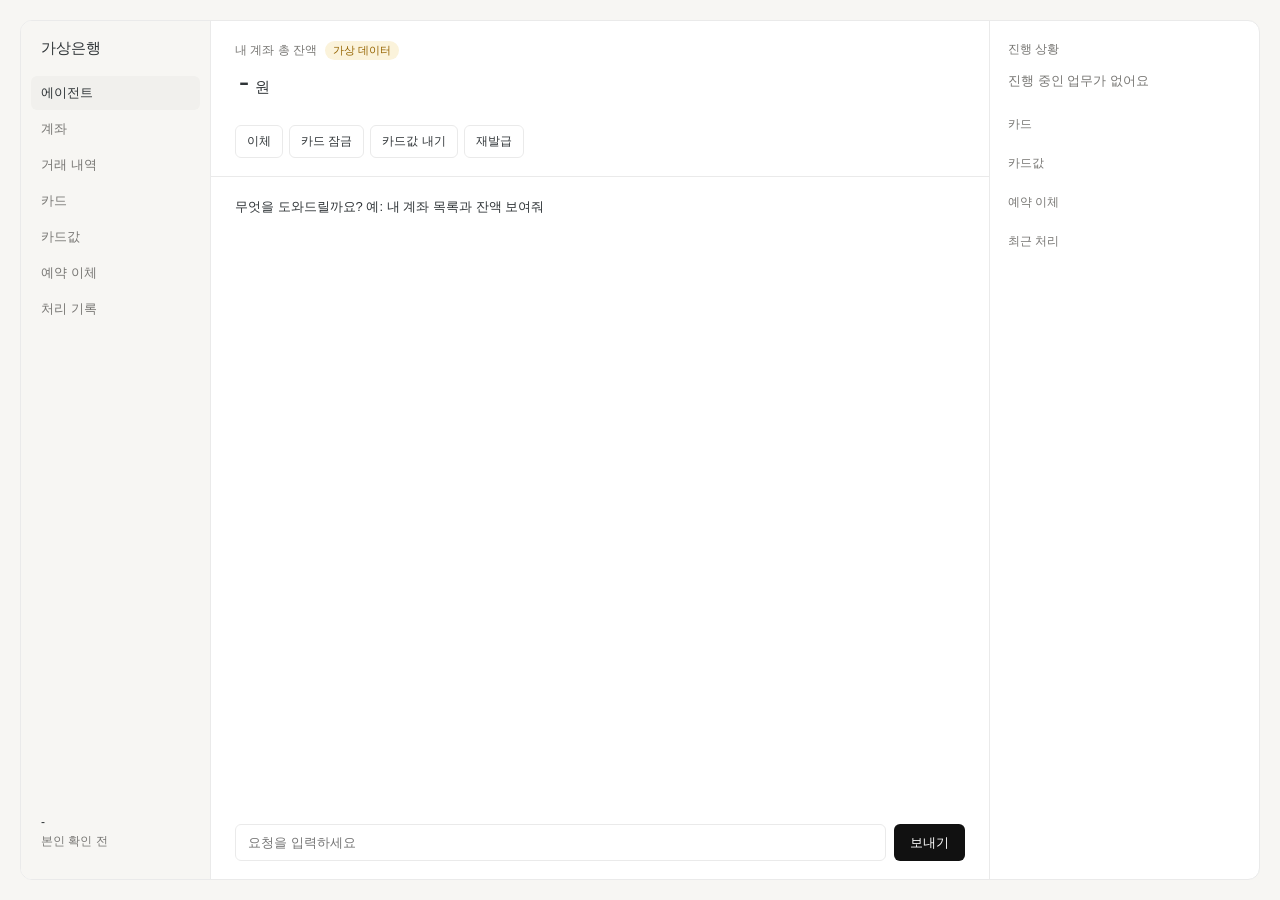
==== web/static/index.html @ e3c96140 "web 버튼 업무 4: 이체 창 (즉시 이체 / 예약 이체) - actions.py : transfer. 검사 check_transfer · check_schedule, 실행 tr" ====
<!doctype html>
<html lang="ko">
<head>
<meta charset="utf-8">
<title>가상은행 에이전트</title>
<style>
  :root {
    --canvas: #F7F6F3; --surface: #FFFFFF; --line: #EAEAEA; --hover: #F1F0ED;
    --text: #2F3437; --muted: #787774; --primary: #111111; --on-primary: #FFFFFF;
    --warn-bg: #FBF3DB; --warn-text: #956400;
    --ok-bg: #EDF3EC; --ok-text: #346538;
    --bad-bg: #FDEBEC; --bad-text: #9F2F2D;
    --info-bg: #E1F3FE; --info-text: #1F6C9F;
  }
  @media (prefers-color-scheme: dark) {
    :root {
      --canvas: #191919; --surface: #202020; --line: #2F2F2F; --hover: #2A2A2A;
      --text: #E6E6E4; --muted: #9B9A97; --primary: #E6E6E4; --on-primary: #191919;
      --warn-bg: #35301C; --warn-text: #D9B45A;
      --ok-bg: #1F2E22; --ok-text: #8FBF95;
      --bad-bg: #3A2224; --bad-text: #E8A09C;
      --info-bg: #1B2C38; --info-text: #8CC2E6;
    }
  }
  * { box-sizing: border-box; }
  body {
    margin: 0; min-height: 100dvh; background: var(--canvas); color: var(--text);
    font-family: "Geist", "SF Pro Display", "Pretendard", "Noto Sans KR", sans-serif;
    padding: 20px; min-width: 1100px;
  }
  .mono { font-family: "Geist Mono", "SF Mono", "JetBrains Mono", monospace; font-variant-numeric: tabular-nums; }
  .muted { color: var(--muted); }
  .badge { font-size: 11px; padding: 2px 8px; border-radius: 9999px; white-space: nowrap; }
  .b-warn { background: var(--warn-bg); color: var(--warn-text); }
  .b-ok { background: var(--ok-bg); color: var(--ok-text); }
  .b-bad { background: var(--bad-bg); color: var(--bad-text); }
  .b-plain { background: var(--canvas); color: var(--muted); }

  /* 화면 틀 : 왼쪽 메뉴 | 가운데 (잔액 + 대화) | 오른쪽 패널 */
  .app {
    display: grid; grid-template-columns: 190px minmax(0, 1fr) 270px;
    height: calc(100dvh - 40px); background: var(--surface);
    border: 1px solid var(--line); border-radius: 12px; overflow: hidden;
  }

  /* 왼쪽 메뉴 */
  .side { background: var(--canvas); border-right: 1px solid var(--line); padding: 18px 10px; display: flex; flex-direction: column; gap: 2px; }
  .brand { font-size: 15px; font-weight: 500; padding: 0 10px 16px; }
  .nav { font-size: 13px; padding: 8px 10px; border-radius: 6px; color: var(--muted); cursor: pointer; }
  .nav:hover { background: var(--hover); }
  .nav.on { background: var(--hover); color: var(--text); font-weight: 500; }
  .quick { display: flex; gap: 6px; flex-wrap: wrap; margin-top: 12px; }
  .quick button { font-size: 12px; padding: 7px 11px; background: var(--surface); color: var(--text); border: 1px solid var(--line); }
  .quick button:hover { background: var(--hover); }
  .me-box { margin-top: auto; padding: 10px; font-size: 12px; line-height: 1.6; }
  .me-box b { font-weight: 500; }

  /* 가운데 */
  .main { display: flex; flex-direction: column; min-width: 0; min-height: 0; }
  .top { padding: 20px 24px 18px; border-bottom: 1px solid var(--line); }
  .top-label { display: flex; align-items: center; gap: 8px; font-size: 12px; color: var(--muted); }
  .total { font-size: 30px; font-weight: 500; letter-spacing: -.02em; margin: 4px 0 14px; }
  .total small { font-size: 15px; font-family: inherit; margin-left: 3px; }
  .accounts { display: grid; grid-template-columns: repeat(auto-fill, minmax(150px, 1fr)); gap: 10px; }
  .acc { border: 1px solid var(--line); border-radius: 8px; padding: 10px 12px; }
  .acc div:first-child { font-size: 12px; color: var(--muted); }
  .acc div:last-child { font-size: 14px; margin-top: 3px; }

  #log { flex: 1; min-height: 0; overflow-y: auto; padding: 20px 24px; display: flex; flex-direction: column; gap: 10px; }
  #log > * { flex-shrink: 0; }    /* 대화가 길어져도 말풍선·카드가 눌려 잘리지 않게 */
  .msg { font-size: 13px; line-height: 1.6; white-space: pre-wrap; max-width: 80%; }
  .me { align-self: flex-end; background: var(--canvas); border: 1px solid var(--line); padding: 8px 12px; border-radius: 12px; }
  .bot { align-self: flex-start; }
  .notice { align-self: flex-start; font-size: 12px; color: var(--muted); }
  form { display: flex; gap: 8px; padding: 14px 24px 18px; }
  input {
    flex: 1; font: inherit; font-size: 13px; padding: 10px 12px; color: var(--text);
    background: var(--surface); border: 1px solid var(--line); border-radius: 6px;
  }
  button {
    font: inherit; font-size: 13px; padding: 0 16px; border: none; border-radius: 6px;
    background: var(--primary); color: var(--on-primary); cursor: pointer;
  }
  button:disabled, button.waiting { opacity: .5; cursor: default; }
  button:active:not(:disabled) { transform: scale(.98); }

  /* 처리안 확인 카드 (2단계) */
  .card { align-self: flex-start; width: 100%; max-width: 460px; border: 1px solid var(--line); border-radius: 12px; overflow: hidden; }
  .card-head { display: flex; align-items: center; gap: 8px; padding: 10px 14px; background: var(--canvas); border-bottom: 1px solid var(--line); font-size: 12px; font-weight: 500; }
  .card-head .badge { margin-left: auto; font-weight: 400; }
  .card-body { padding: 12px 14px; }
  .task { font-size: 12px; color: var(--muted); }
  .amount { font-size: 22px; font-weight: 500; letter-spacing: -.02em; margin: 2px 0 8px; }
  .amount small { font-size: 13px; font-family: inherit; margin-left: 2px; }
  .row { display: flex; justify-content: space-between; gap: 12px; font-size: 12px; padding: 4px 0; }
  .row span:first-child { color: var(--muted); white-space: nowrap; }
  .row span:last-child { text-align: right; }
  .warn { font-size: 12px; line-height: 1.5; background: var(--warn-bg); color: var(--warn-text); border-radius: 6px; padding: 7px 9px; margin-top: 8px; }
  .actions { display: flex; gap: 6px; margin-top: 12px; }
  .actions button { padding: 8px 12px; }
  .actions .primary { flex: 1; }
  .actions .ghost { background: var(--surface); color: var(--text); border: 1px solid var(--line); }

  /* 가운데 화면 전환 : 에이전트(대화) / 메뉴 화면 */
  .view { flex: 1; min-height: 0; display: flex; flex-direction: column; }
  .view[hidden] { display: none; }
  #page-view { overflow-y: auto; padding: 20px 24px; }
  .page-head { display: flex; align-items: center; gap: 12px; margin-bottom: 14px; }
  .page-head h2 { font-size: 16px; font-weight: 500; margin: 0; }
  #page-tools { margin-left: auto; display: flex; gap: 6px; }
  select {
    font: inherit; font-size: 12px; padding: 6px 8px; color: var(--text);
    background: var(--surface); border: 1px solid var(--line); border-radius: 6px;
  }
  table { width: 100%; border-collapse: collapse; font-size: 13px; }
  th { text-align: left; font-weight: 400; font-size: 12px; color: var(--muted); padding: 0 10px 8px; border-bottom: 1px solid var(--line); }
  td { padding: 10px; border-bottom: 1px solid var(--line); vertical-align: middle; }
  tr:last-child td { border-bottom: none; }
  .num { text-align: right; }
  .sub { font-size: 12px; color: var(--muted); }
  .act { font-size: 12px; padding: 5px 10px; background: var(--surface); color: var(--text); border: 1px solid var(--line); }
  .act:hover { background: var(--hover); }
  .content { font-size: 12px; color: var(--muted); line-height: 1.6; }

  /* 버튼 업무 확인 창 */
  #modal { position: fixed; inset: 0; background: rgba(0, 0, 0, .35); display: flex; align-items: center; justify-content: center; z-index: 10; }
  #modal[hidden] { display: none; }
  .modal-box { width: 420px; background: var(--surface); border: 1px solid var(--line); border-radius: 12px; padding: 18px 20px; }
  .modal-head { font-size: 14px; font-weight: 500; margin-bottom: 10px; }
  .modal-box input { width: 100%; margin-top: 6px; }
  .auth-label { font-size: 12px; color: var(--muted); margin-top: 14px; }
  .auth-error { font-size: 12px; color: var(--bad-text); margin-top: 6px; min-height: 16px; }
  .field { display: grid; gap: 4px; font-size: 12px; color: var(--muted); margin-top: 10px; }
  .field[hidden] { display: none; }
  .field select, .field input { width: 100%; margin-top: 0; }
  .check { display: flex; align-items: center; gap: 6px; font-size: 13px; margin-top: 12px; cursor: pointer; }
  .check input { width: auto; margin: 0; }
  .modal-msg { font-size: 13px; line-height: 1.6; white-space: pre-wrap; }
  .modal-msg.ok { color: var(--ok-text); }
  .modal-msg.bad { color: var(--bad-text); }
  .actions button { padding: 8px 12px; }

  /* 오른쪽 패널 */
  .panel { border-left: 1px solid var(--line); padding: 20px 18px; overflow-y: auto; }
  .panel h3 { font-size: 12px; font-weight: 400; color: var(--muted); margin: 0 0 10px; }
  .panel section + section { margin-top: 22px; }
  .line { display: flex; justify-content: space-between; align-items: center; gap: 8px; font-size: 13px; padding: 4px 0; }
  .steps div { font-size: 13px; line-height: 2; }
  .steps .now { font-weight: 500; }
  .steps .todo { color: var(--muted); }
  .empty { font-size: 12px; color: var(--muted); }
  .alert { font-size: 12px; line-height: 1.5; background: var(--info-bg); color: var(--info-text); border-radius: 6px; padding: 8px 10px; margin-bottom: 6px; }
</style>
</head>
<body>
<div class="app">

  <aside class="side">
    <div class="brand">가상은행</div>
    <!-- 메뉴는 화면을 바꿉니다. 에이전트 = 대화, 나머지 = data.json 을 바로 읽어 보여주는 화면 (LLM 없음) -->
    <div class="nav on" data-view="agent">에이전트</div>
    <div class="nav" data-view="accounts">계좌</div>
    <div class="nav" data-view="transactions">거래 내역</div>
    <div class="nav" data-view="cards">카드</div>
    <div class="nav" data-view="bills">카드값</div>
    <div class="nav" data-view="schedules">예약 이체</div>
    <div class="nav" data-view="requests">처리 기록</div>
    <div class="me-box"><b id="user">-</b><br><span class="muted" id="auth">본인 확인 전</span></div>
  </aside>

  <main class="main">
    <div class="top">
      <div class="top-label">내 계좌 총 잔액 <span class="badge b-warn">가상 데이터</span></div>
      <div class="total"><span class="mono" id="total">-</span><small>원</small></div>
      <div class="accounts" id="accounts"></div>
      <!-- 빠른 실행 : 데이터를 바꾸는 요청이라 바로 보내지 않고 입력칸에 채워 줍니다. 고쳐서 보내면 됩니다 (4단계) -->
      <div class="quick">
        <button type="button" data-open="transfer">이체</button>
        <button type="button" data-fill="여행 카드 잠가줘">카드 잠금</button>
        <button type="button" data-fill="8월 생활비 신용카드 값 내줘">카드값 내기</button>
        <button type="button" data-fill="잃어버린 생활비 카드를 집으로 재발급받고 싶어">재발급</button>
      </div>
    </div>
    <!-- 에이전트 화면 (대화). 다른 메뉴에 갔다 와도 그대로 남아 있습니다 -->
    <section id="agent-view" class="view">
      <div id="log">
        <div class="msg bot">무엇을 도와드릴까요? 예: 내 계좌 목록과 잔액 보여줘</div>
      </div>
      <form id="form">
        <input id="text" autocomplete="off" placeholder="요청을 입력하세요">
        <button id="send">보내기</button>
      </form>
    </section>
    <!-- 메뉴 화면 (보기만). 바꾸는 버튼은 에이전트 화면 입력칸에 요청을 채워 줍니다 -->
    <section id="page-view" class="view" hidden>
      <div class="page-head"><h2 id="page-title"></h2><div id="page-tools"></div></div>
      <div id="page-body"></div>
    </section>
  </main>

  <aside class="panel">
    <section>
      <h3>진행 상황</h3>
      <div class="steps" id="steps"><div class="empty">진행 중인 업무가 없어요</div></div>
    </section>
    <section>
      <h3>카드</h3>
      <div id="cards"></div>
    </section>
    <section>
      <h3>카드값</h3>
      <div id="bills"></div>
    </section>
    <section>
      <h3>예약 이체</h3>
      <div id="schedules"></div>
    </section>
    <section>
      <h3>최근 처리</h3>
      <div id="requests"></div>
    </section>
    <section id="alerts-box" hidden>
      <h3>알림</h3>
      <div id="alerts"></div>
    </section>
  </aside>

</div>
<!-- 버튼 업무 확인 창 : 처리안 + (본인 확인) + 승인 / 거절 -->
<div id="modal" hidden>
  <div class="modal-box" role="dialog" aria-modal="true" id="modal-body"></div>
</div>
<script src="/static/app.js"></script>
</body>
</html>
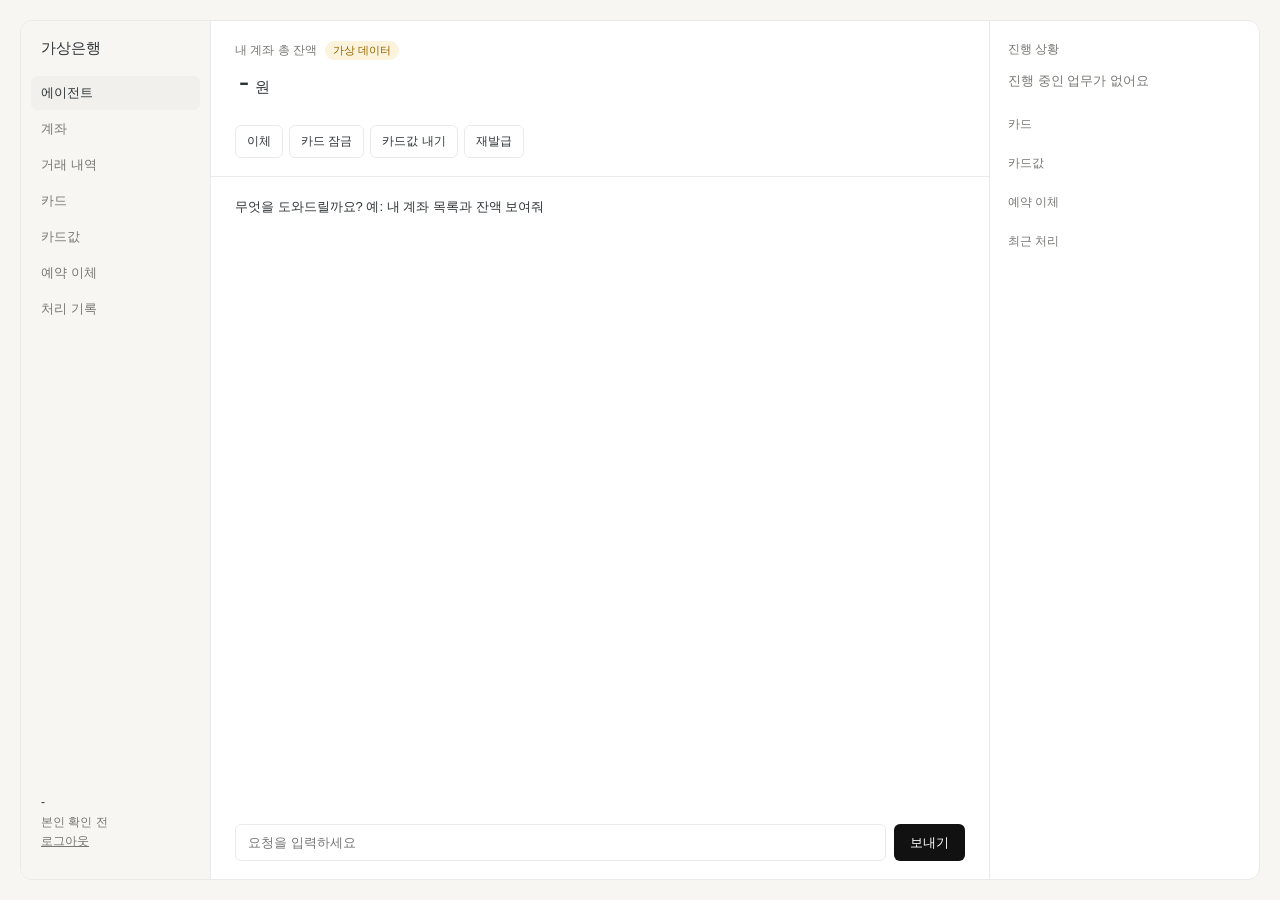
==== commit e2d92128: "web 여러 사람용 2단계: 로그인·로그아웃·회원가입 - 로그인 화면(/login), 회원가입 화면(/signup) 추가 - 세션: 토큰을 쿠키로 주고 서버 메모리에 {토큰: ow" ====
--- a/web/static/index.html
+++ b/web/static/index.html
@@ -54,6 +54,7 @@
   .quick button:hover { background: var(--hover); }
   .me-box { margin-top: auto; padding: 10px; font-size: 12px; line-height: 1.6; }
   .me-box b { font-weight: 500; }
+  .me-box a { color: var(--muted); text-decoration: underline; cursor: pointer; }
 
   /* 가운데 */
   .main { display: flex; flex-direction: column; min-width: 0; min-height: 0; }
@@ -120,6 +121,7 @@
   .sub { font-size: 12px; color: var(--muted); }
   .act { font-size: 12px; padding: 5px 10px; background: var(--surface); color: var(--text); border: 1px solid var(--line); }
   .act:hover { background: var(--hover); }
+  .sub-title { font-size: 13px; font-weight: 500; margin: 28px 0 10px; }
   .content { font-size: 12px; color: var(--muted); line-height: 1.6; }
 
   /* 버튼 업무 확인 창 */
@@ -135,6 +137,12 @@
   .field select, .field input { width: 100%; margin-top: 0; }
   .check { display: flex; align-items: center; gap: 6px; font-size: 13px; margin-top: 12px; cursor: pointer; }
   .check input { width: auto; margin: 0; }
+  .choices { display: grid; gap: 2px; margin-top: 4px; }
+  .btns { display: inline-flex; gap: 6px; }
+  .pick-list { display: grid; gap: 6px; margin-top: 4px; }
+  .pick { display: flex; justify-content: space-between; gap: 10px; width: 100%; padding: 10px 12px; text-align: left;
+          background: var(--surface); color: var(--text); border: 1px solid var(--line); }
+  .pick:hover { background: var(--hover); }
   .modal-msg { font-size: 13px; line-height: 1.6; white-space: pre-wrap; }
   .modal-msg.ok { color: var(--ok-text); }
   .modal-msg.bad { color: var(--bad-text); }
@@ -165,7 +173,7 @@
     <div class="nav" data-view="bills">카드값</div>
     <div class="nav" data-view="schedules">예약 이체</div>
     <div class="nav" data-view="requests">처리 기록</div>
-    <div class="me-box"><b id="user">-</b><br><span class="muted" id="auth">본인 확인 전</span></div>
+    <div class="me-box"><b id="user">-</b><br><span class="muted" id="auth">본인 확인 전</span><br><a id="logout">로그아웃</a></div>
   </aside>
 
   <main class="main">
@@ -176,9 +184,9 @@
       <!-- 빠른 실행 : 데이터를 바꾸는 요청이라 바로 보내지 않고 입력칸에 채워 줍니다. 고쳐서 보내면 됩니다 (4단계) -->
       <div class="quick">
         <button type="button" data-open="transfer">이체</button>
-        <button type="button" data-fill="여행 카드 잠가줘">카드 잠금</button>
-        <button type="button" data-fill="8월 생활비 신용카드 값 내줘">카드값 내기</button>
-        <button type="button" data-fill="잃어버린 생활비 카드를 집으로 재발급받고 싶어">재발급</button>
+        <button type="button" data-open="lock">카드 잠금</button>
+        <button type="button" data-open="bill">카드값 내기</button>
+        <button type="button" data-open="reissue">재발급</button>
       </div>
     </div>
     <!-- 에이전트 화면 (대화). 다른 메뉴에 갔다 와도 그대로 남아 있습니다 -->
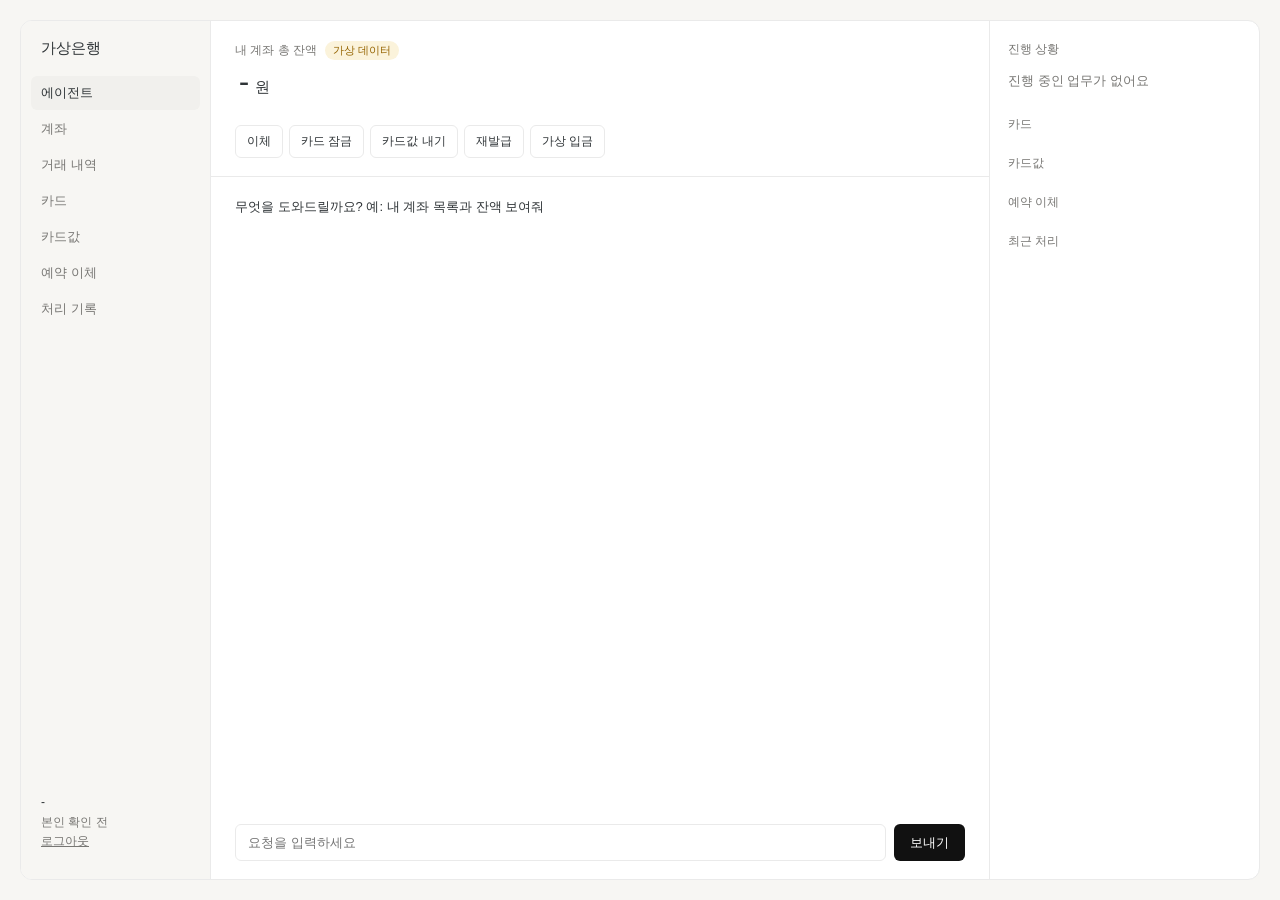
==== commit 5f4a1ca5: "web 가상 입금, 은행 고르기, 내 계좌 해지 - 가상 입금 : 빠른 실행 버튼, 내 계좌에만 1원~1,000만원, 거래 내역 "가상 입금" - 계좌 만들기·상대 계좌 등록·카드" ====
--- a/web/static/index.html
+++ b/web/static/index.html
@@ -187,6 +187,7 @@
         <button type="button" data-open="lock">카드 잠금</button>
         <button type="button" data-open="bill">카드값 내기</button>
         <button type="button" data-open="reissue">재발급</button>
+        <button type="button" data-open="deposit">가상 입금</button>
       </div>
     </div>
     <!-- 에이전트 화면 (대화). 다른 메뉴에 갔다 와도 그대로 남아 있습니다 -->
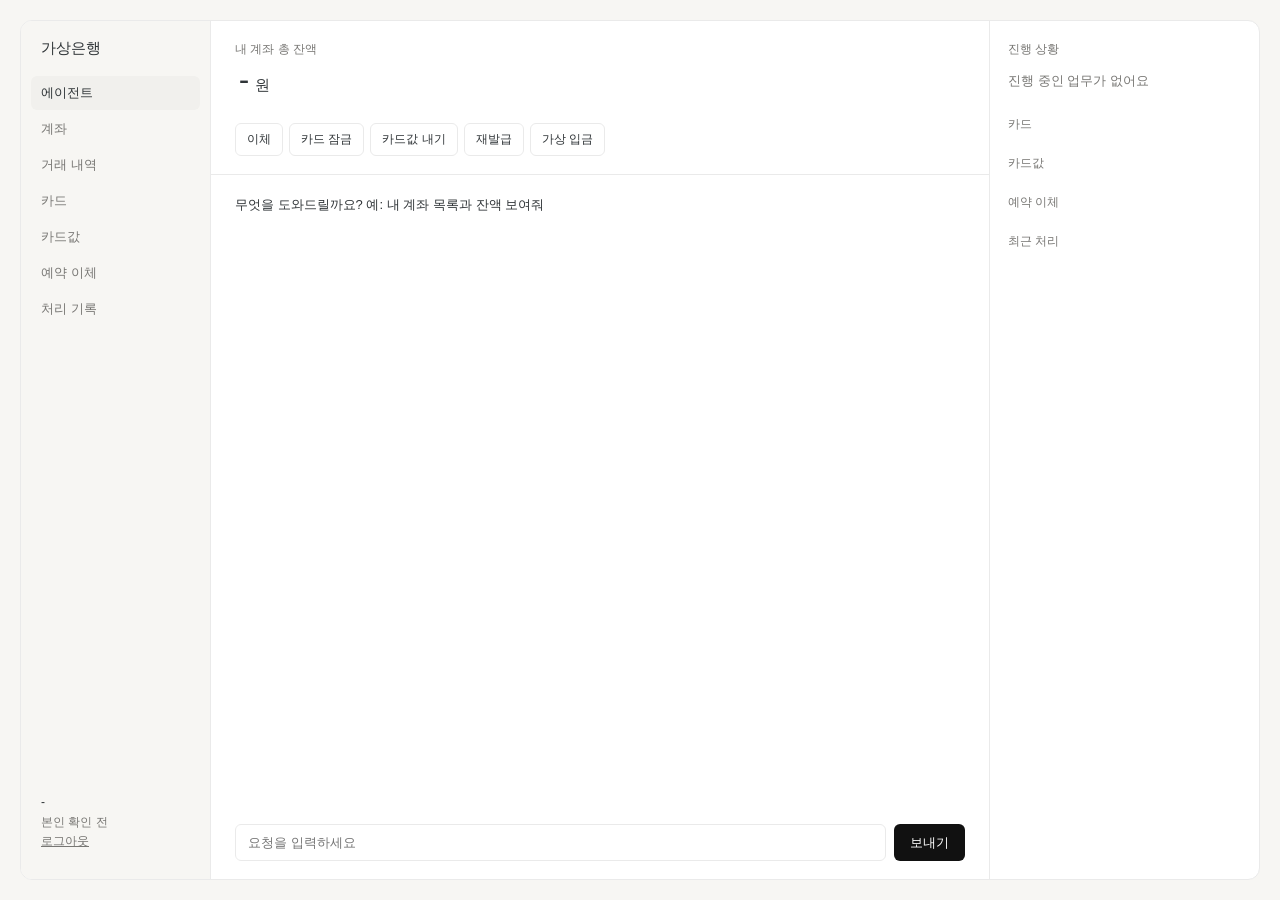
==== commit 0e1a0e3f: "web 에이전트에서도 은행 목록으로 고르기, 가상 데이터 표시 삭제 - 은행 목록(BANKS)·match_bank 를 functions 로 옮겨 버튼과 에이전트가 같이 씀 - 상대" ====
--- a/web/static/index.html
+++ b/web/static/index.html
@@ -178,7 +178,7 @@
 
   <main class="main">
     <div class="top">
-      <div class="top-label">내 계좌 총 잔액 <span class="badge b-warn">가상 데이터</span></div>
+      <div class="top-label">내 계좌 총 잔액</div>
       <div class="total"><span class="mono" id="total">-</span><small>원</small></div>
       <div class="accounts" id="accounts"></div>
       <!-- 빠른 실행 : 데이터를 바꾸는 요청이라 바로 보내지 않고 입력칸에 채워 줍니다. 고쳐서 보내면 됩니다 (4단계) -->
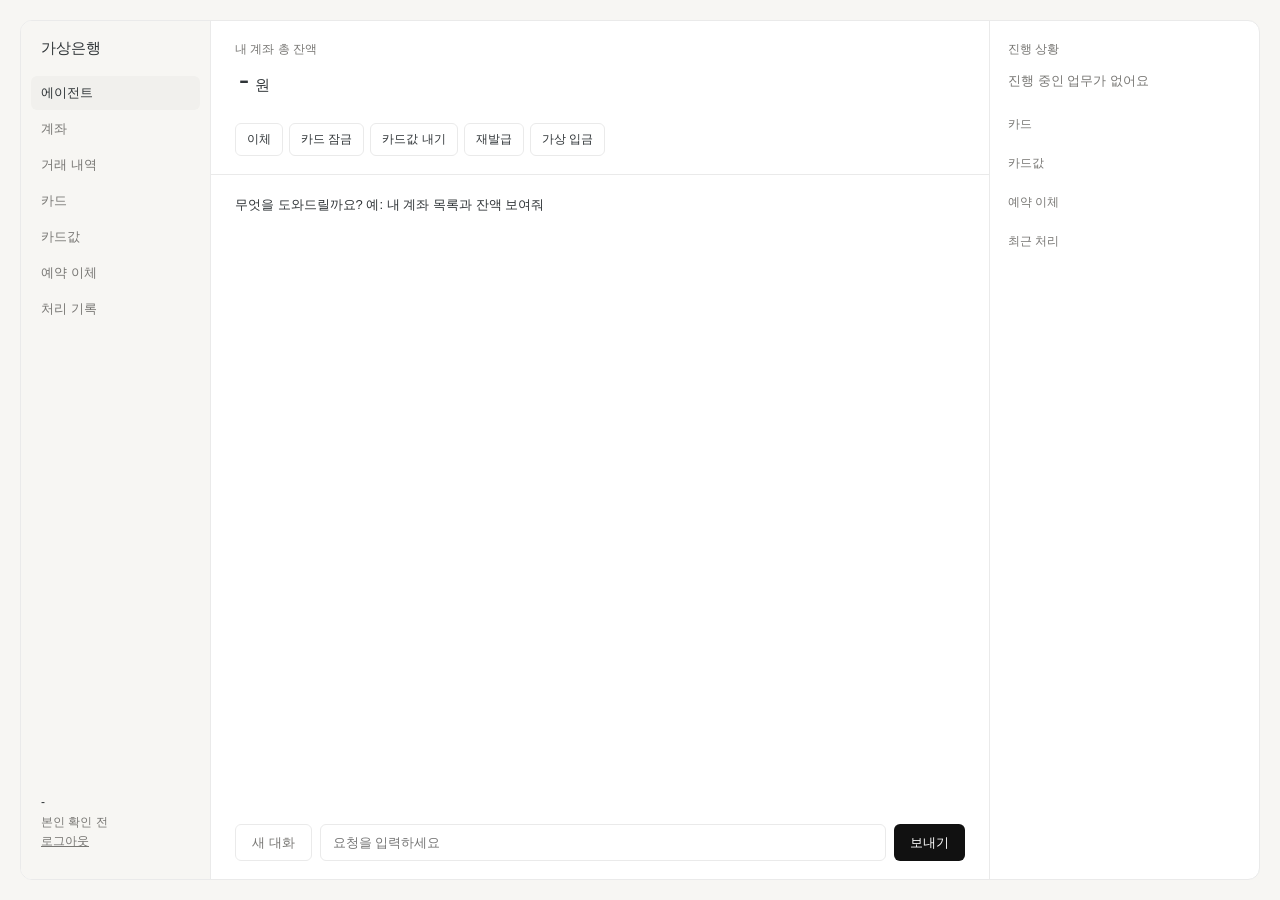
==== commit 9f7671ad: "web 해지 카드 지우기, 새 대화 버튼, test 계정 시험 데이터 - 해지한 카드 "지우기" : hidden 표시로 목록·에이전트에서 빼고 기록은 남김 (낼 카드값이 있으면 안" ====
--- a/web/static/index.html
+++ b/web/static/index.html
@@ -54,6 +54,8 @@
   .quick button:hover { background: var(--hover); }
   .me-box { margin-top: auto; padding: 10px; font-size: 12px; line-height: 1.6; }
   .me-box b { font-weight: 500; }
+  #new-chat { background: var(--surface); color: var(--muted); border: 1px solid var(--line); }
+  #new-chat:hover { background: var(--hover); color: var(--text); }
   .me-box a { color: var(--muted); text-decoration: underline; cursor: pointer; }
 
   /* 가운데 */
@@ -196,6 +198,7 @@
         <div class="msg bot">무엇을 도와드릴까요? 예: 내 계좌 목록과 잔액 보여줘</div>
       </div>
       <form id="form">
+        <button type="button" id="new-chat" title="대화를 비우고 새로 시작합니다">새 대화</button>
         <input id="text" autocomplete="off" placeholder="요청을 입력하세요">
         <button id="send">보내기</button>
       </form>
